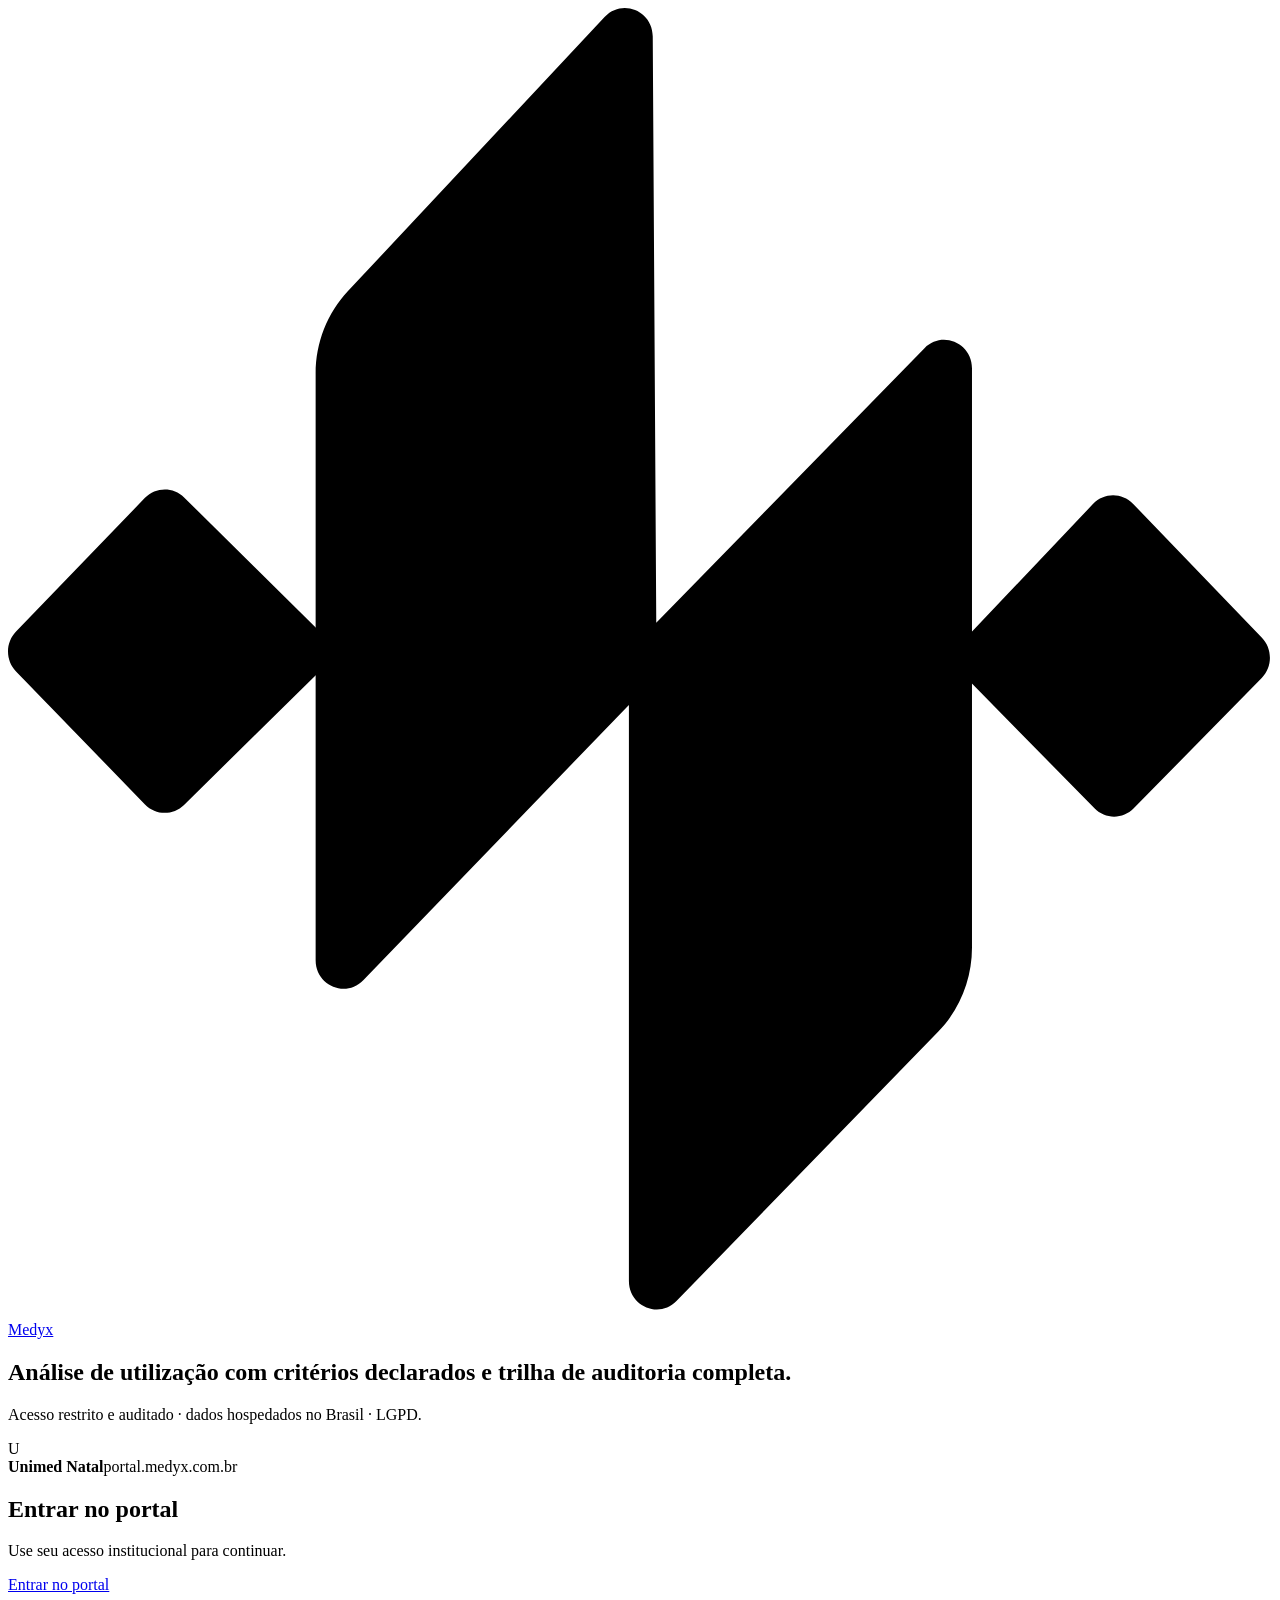
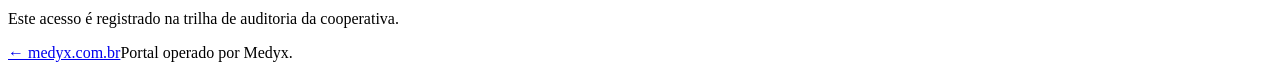
==== app/static/entrar.html @ 094d19ae "update" ====
<!DOCTYPE html>
<html lang="pt-BR">
<head>
<meta charset="utf-8">
<meta name="viewport" content="width=device-width, initial-scale=1">
<title>Entrar · Medyx</title>
<link rel="preconnect" href="https://fonts.googleapis.com">
<link rel="preconnect" href="https://fonts.gstatic.com" crossorigin>
<link rel="stylesheet" href="https://fonts.googleapis.com/css2?family=Geist:wght@300;400;500;600&family=Geist+Mono:wght@400;500&display=swap">
<script>
  const baseDeEstilos = location.protocol === 'file:' ? 'css' : '/static/css';
  document.write(`<link rel="stylesheet" href="${baseDeEstilos}/tokens.css">`);
  document.write(`<link rel="stylesheet" href="${baseDeEstilos}/components.css">`);
</script>
</head>
<body class="entrada">
  <main class="entrada-grade">
    <section class="entrada-marca" aria-labelledby="entrada-titulo">
      <a class="entrada-logo" href="https://medyx.com.br/" aria-label="Medyx">
        <svg viewBox="0 0 282 292" aria-hidden="true"><path d="M133.148 1.96015L75.8498 63.1601C71.2151 68.1101 68.6338 74.7001 68.6338 81.5501V212.45C68.6338 218.13 75.3609 220.95 79.2622 216.91L138.525 155.48V284.01C138.525 289.68 145.233 292.5 149.134 288.49L207.508 228.42C212.348 223.44 215.066 216.7 215.066 209.68V80.3902C215.066 74.7302 208.378 71.9001 204.467 75.9001L144.627 137.17L143.844 6.32015C143.815.620149 137.01-2.14985 133.157 1.97015L133.148 1.96015Z"/><path d="M74.0606 143.56L39.2908 109.19C36.8463 106.77 32.9548 106.82 30.5592 109.29L1.793 139.09C-.602554 141.57-.592776 145.55 1.793 148.02L30.5592 177.69C32.945 180.15 36.8268 180.2 39.2712 177.79L74.0508 143.55L74.0606 143.56Z"/><path d="M209.482 145.019L242.101 110.619C244.526 108.059 248.535 108.049 250.979 110.589L279.755 140.519C282.151 143.009 282.131 147.009 279.706 149.469L251.155 178.559C248.73 181.029 244.819 181.029 242.394 178.559L209.473 145.019H209.482Z"/></svg>
        <span>Medyx</span>
      </a>
      <div class="entrada-proposta">
        <h1 id="entrada-titulo">Análise de utilização com critérios declarados e trilha de auditoria completa.</h1>
      </div>
      <p class="entrada-garantia">Acesso restrito e auditado · dados hospedados no Brasil · LGPD.</p>
    </section>
    <section class="entrada-acesso" aria-labelledby="acesso-titulo">
      <div class="entrada-cartao">
        <div class="entrada-cliente">
          <span class="entrada-cliente-marca" aria-hidden="true">U</span>
          <div><strong>Unimed Natal</strong><span>portal.medyx.com.br</span></div>
        </div>
        <div class="entrada-conteudo">
          <div class="stack g6"><h2 id="acesso-titulo">Entrar no portal</h2><p class="sub">Use seu acesso institucional para continuar.</p></div>
          <a class="btn btn-primary entrada-acao" href="/auth/entrar">Entrar no portal</a>
          <p class="note note-t">Este acesso é registrado na trilha de auditoria da cooperativa.</p>
        </div>
      </div>
      <footer class="entrada-rodape"><a href="https://medyx.com.br/">← medyx.com.br</a><span>Portal operado por Medyx.</span></footer>
    </section>
  </main>
</body>
</html>
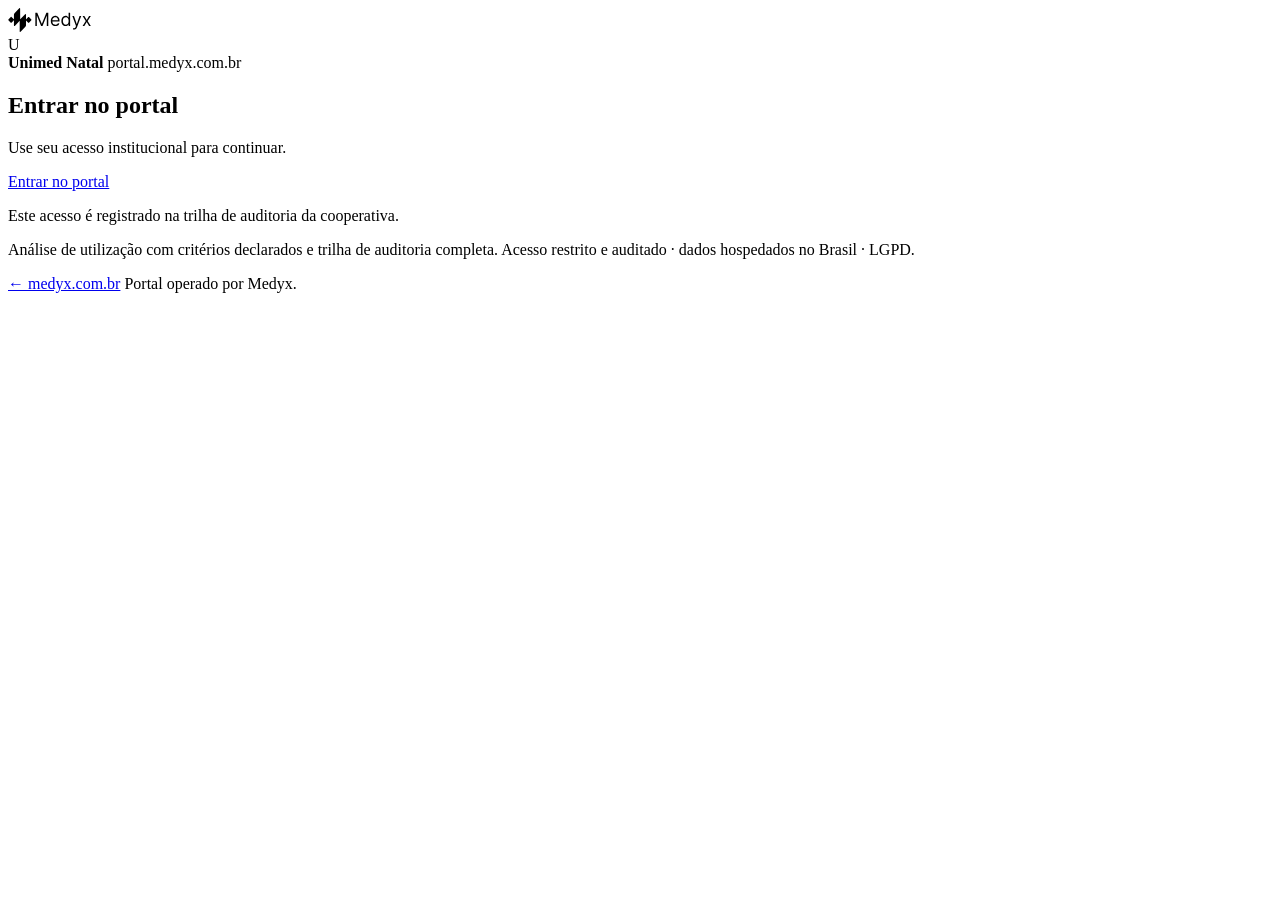
==== commit c117902b: "update" ====
--- a/app/static/entrar.html
+++ b/app/static/entrar.html
@@ -7,38 +7,71 @@
 <link rel="preconnect" href="https://fonts.googleapis.com">
 <link rel="preconnect" href="https://fonts.gstatic.com" crossorigin>
 <link rel="stylesheet" href="https://fonts.googleapis.com/css2?family=Geist:wght@300;400;500;600&family=Geist+Mono:wght@400;500&display=swap">
-<script>
-  const baseDeEstilos = location.protocol === 'file:' ? 'css' : '/static/css';
-  document.write(`<link rel="stylesheet" href="${baseDeEstilos}/tokens.css">`);
-  document.write(`<link rel="stylesheet" href="${baseDeEstilos}/components.css">`);
-</script>
+<link rel="stylesheet" href="/static/css/tokens.css">
+<link rel="stylesheet" href="/static/css/components.css">
+<!-- SEM `tema.js`, de propósito (set/2026). O tema é preferência de quem já
+     está DENTRO do app: ele é escolhido lá, no botão da barra, e vale para as
+     telas de trabalho. A porta é anterior a isso, e é anterior à própria
+     sessão, então não tem de quem herdar preferência nenhuma.
+     Sem o script não existe <html data-tema>, e como a paleta escura do
+     `tokens.css` só entra por esse atributo (não há `prefers-color-scheme` no
+     contrato), a entrada fica sempre clara, sem nada a decidir antes da
+     primeira pintura. -->
 </head>
+<!--
+  A PORTA DO APP, desenhada com o app (set/2026).
+
+  A versão anterior era uma landing: painel verde ocupando 64% da tela, uma
+  frase de proposta em 20px e, no canto, uma marca montada à mão — só o símbolo
+  do logotipo, em branco, ao lado da palavra "Medyx" escrita em Geist. Três
+  problemas de uma vez.
+
+  · MARCA. O app tem UM logotipo, o `.mark`, a assinatura horizontal inteira
+    (84x24). A entrada remontava outro a partir das peças, e o resultado não
+    batia com o da lateral em desenho nem em proporção (DIRETRIZES §5: não
+    existe segunda versão de um componente que já existe). Agora é o MESMO
+    arquivo do `shell.html`, no mesmo tamanho.
+  · COR. A marca é preta (`.mark` -> --g-900). Ela só aparecia branca aqui
+    porque o painel verde a obrigava a herdar --ink-inv. Tirado o painel, a
+    tinta volta ao token e o logotipo da porta é o mesmo da tela seguinte.
+  · PORTE. `--fs-3xl` no símbolo mais `--fs-xl` na palavra davam a uma tela de
+    um botão o peso visual de uma capa.
+
+  O layout agora é o de sempre no app: canvas branco, coluna centrada e um
+  `.card` lido pela BORDA. Quem entra vê a mesma superfície que vai encontrar do
+  outro lado do login, e nada aqui precisa de classe que não exista no contrato.
+-->
 <body class="entrada">
-  <main class="entrada-grade">
-    <section class="entrada-marca" aria-labelledby="entrada-titulo">
-      <a class="entrada-logo" href="https://medyx.com.br/" aria-label="Medyx">
-        <svg viewBox="0 0 282 292" aria-hidden="true"><path d="M133.148 1.96015L75.8498 63.1601C71.2151 68.1101 68.6338 74.7001 68.6338 81.5501V212.45C68.6338 218.13 75.3609 220.95 79.2622 216.91L138.525 155.48V284.01C138.525 289.68 145.233 292.5 149.134 288.49L207.508 228.42C212.348 223.44 215.066 216.7 215.066 209.68V80.3902C215.066 74.7302 208.378 71.9001 204.467 75.9001L144.627 137.17L143.844 6.32015C143.815.620149 137.01-2.14985 133.157 1.97015L133.148 1.96015Z"/><path d="M74.0606 143.56L39.2908 109.19C36.8463 106.77 32.9548 106.82 30.5592 109.29L1.793 139.09C-.602554 141.57-.592776 145.55 1.793 148.02L30.5592 177.69C32.945 180.15 36.8268 180.2 39.2712 177.79L74.0508 143.55L74.0606 143.56Z"/><path d="M209.482 145.019L242.101 110.619C244.526 108.059 248.535 108.049 250.979 110.589L279.755 140.519C282.151 143.009 282.131 147.009 279.706 149.469L251.155 178.559C248.73 181.029 244.819 181.029 242.394 178.559L209.473 145.019H209.482Z"/></svg>
-        <span>Medyx</span>
-      </a>
-      <div class="entrada-proposta">
-        <h1 id="entrada-titulo">Análise de utilização com critérios declarados e trilha de auditoria completa.</h1>
-      </div>
-      <p class="entrada-garantia">Acesso restrito e auditado · dados hospedados no Brasil · LGPD.</p>
-    </section>
-    <section class="entrada-acesso" aria-labelledby="acesso-titulo">
-      <div class="entrada-cartao">
-        <div class="entrada-cliente">
-          <span class="entrada-cliente-marca" aria-hidden="true">U</span>
-          <div><strong>Unimed Natal</strong><span>portal.medyx.com.br</span></div>
-        </div>
-        <div class="entrada-conteudo">
-          <div class="stack g6"><h2 id="acesso-titulo">Entrar no portal</h2><p class="sub">Use seu acesso institucional para continuar.</p></div>
-          <a class="btn btn-primary entrada-acao" href="/auth/entrar">Entrar no portal</a>
-          <p class="note note-t">Este acesso é registrado na trilha de auditoria da cooperativa.</p>
+  <main class="entrada-col">
+    <a class="entrada-marca" href="https://medyx.com.br/" aria-label="Medyx"><svg class="mark" width="84" height="24" viewBox="0 0 1012 291" role="img" aria-label="Medyx"><path d="M328.353 57H351.478L405.853 189.812H407.728L462.103 57H485.228V217H467.103V95.4375H465.54L415.54 217H398.04L348.04 95.4375H346.478V217H328.353V57ZM571.888 219.5C560.325 219.5 550.351 216.948 541.966 211.844C533.632 206.688 527.2 199.5 522.669 190.281C518.19 181.01 515.95 170.229 515.95 157.938C515.95 145.646 518.19 134.812 522.669 125.437C527.2 116.01 533.502 108.667 541.575 103.406C549.7 98.0937 559.179 95.4375 570.013 95.4375C576.263 95.4375 582.435 96.4792 588.528 98.5625C594.622 100.646 600.169 104.031 605.169 108.719C610.169 113.354 614.153 119.5 617.122 127.156C620.091 134.812 621.575 144.24 621.575 155.437V163.25H529.075V147.312H602.825C602.825 140.542 601.471 134.5 598.763 129.187C596.106 123.875 592.304 119.682 587.356 116.609C582.461 113.536 576.679 112 570.013 112C562.669 112 556.315 113.823 550.95 117.469C545.638 121.062 541.549 125.75 538.685 131.531C535.82 137.312 534.388 143.51 534.388 150.125V160.75C534.388 169.813 535.95 177.495 539.075 183.797C542.252 190.047 546.653 194.812 552.278 198.094C557.903 201.323 564.44 202.938 571.888 202.938C576.731 202.938 581.106 202.26 585.013 200.906C588.971 199.5 592.382 197.417 595.247 194.656C598.112 191.844 600.325 188.354 601.888 184.187L619.7 189.188C617.825 195.229 614.674 200.542 610.247 205.125C605.82 209.656 600.351 213.198 593.841 215.75C587.33 218.25 580.013 219.5 571.888 219.5ZM694.935 219.5C684.935 219.5 676.106 216.974 668.45 211.922C660.794 206.818 654.804 199.63 650.481 190.359C646.159 181.036 643.997 170.021 643.997 157.313C643.997 144.708 646.159 133.771 650.481 124.5C654.804 115.229 660.82 108.068 668.528 103.016C676.237 97.9635 685.143 95.4375 695.247 95.4375C703.06 95.4375 709.231 96.7396 713.763 99.3438C718.346 101.896 721.836 104.812 724.231 108.094C726.679 111.323 728.58 113.979 729.935 116.062H731.497V57H749.935V217H732.122V198.562H729.935C728.58 200.75 726.653 203.51 724.153 206.844C721.653 210.125 718.086 213.068 713.45 215.672C708.815 218.224 702.643 219.5 694.935 219.5ZM697.435 202.938C704.83 202.938 711.08 201.01 716.185 197.156C721.289 193.25 725.169 187.859 727.825 180.984C730.481 174.057 731.81 166.062 731.81 157C731.81 148.042 730.507 140.203 727.903 133.484C725.299 126.714 721.445 121.453 716.341 117.703C711.237 113.901 704.935 112 697.435 112C689.622 112 683.112 114.005 677.903 118.016C672.747 121.974 668.867 127.365 666.263 134.187C663.711 140.958 662.435 148.562 662.435 157C662.435 165.542 663.737 173.302 666.341 180.281C668.997 187.208 672.903 192.729 678.06 196.844C683.268 200.906 689.726 202.938 697.435 202.938ZM798.138 262C795.013 262 792.226 261.74 789.778 261.219C787.33 260.75 785.638 260.281 784.7 259.813L789.388 243.563C793.867 244.708 797.825 245.125 801.263 244.812C804.7 244.5 807.747 242.964 810.403 240.203C813.112 237.495 815.586 233.094 817.825 227L821.263 217.625L776.888 97H796.888L830.013 192.625H831.263L864.388 97H884.388L833.45 234.5C831.159 240.698 828.32 245.828 824.935 249.891C821.549 254.005 817.617 257.052 813.138 259.031C808.711 261.01 803.711 262 798.138 262ZM922.474 97L951.224 146.062L979.974 97H1001.22L962.474 157L1001.22 217H979.974L951.224 170.437L922.474 217H901.224L939.349 157L901.224 97H922.474Z"/><path d="M133.148 1.96015L75.8498 63.1601C71.2151 68.1101 68.6338 74.7001 68.6338 81.5501V212.45C68.6338 218.13 75.3609 220.95 79.2622 216.91L138.525 155.48V284.01C138.525 289.68 145.233 292.5 149.134 288.49L207.508 228.42C212.348 223.44 215.066 216.7 215.066 209.68V80.3902C215.066 74.7302 208.378 71.9001 204.467 75.9001L144.627 137.17L143.844 6.32015C143.815 0.620149 137.01 -2.14985 133.157 1.97015L133.148 1.96015Z"/><path d="M74.0606 143.56L39.2908 109.19C36.8463 106.77 32.9548 106.82 30.5592 109.29L1.793 139.09C-0.602554 141.57 -0.592776 145.55 1.793 148.02L30.5592 177.69C32.945 180.15 36.8268 180.2 39.2712 177.79L74.0508 143.55L74.0606 143.56Z"/><path d="M209.482 145.019L242.101 110.619C244.526 108.059 248.535 108.049 250.979 110.589L279.755 140.519C282.151 143.009 282.131 147.009 279.706 149.469L251.155 178.559C248.73 181.029 244.819 181.029 242.394 178.559L209.473 145.019H209.482Z"/></svg></a>
+
+    <section class="card" aria-labelledby="entrada-titulo">
+      <!-- ONDE se está entrando, antes de COMO. Numa porta institucional a
+           primeira pergunta é "este é o portal certo?", e o domínio responde. -->
+      <div class="entrada-cliente">
+        <span class="av av-lg" aria-hidden="true">U</span>
+        <div class="nm">
+          <strong>Unimed Natal</strong>
+          <span>portal.medyx.com.br</span>
         </div>
       </div>
-      <footer class="entrada-rodape"><a href="https://medyx.com.br/">← medyx.com.br</a><span>Portal operado por Medyx.</span></footer>
+
+      <div class="stack g6">
+        <h1 id="entrada-titulo">Entrar no portal</h1>
+        <p class="sub">Use seu acesso institucional para continuar.</p>
+      </div>
+
+      <a class="btn btn-primary entrada-acao" href="/auth/entrar">Entrar no portal</a>
+
+      <p class="note note-t">Este acesso é registrado na trilha de auditoria da cooperativa.</p>
     </section>
+
+    <p class="micro">Análise de utilização com critérios declarados e trilha de auditoria completa. Acesso restrito e auditado · dados hospedados no Brasil · LGPD.</p>
+
+    <footer class="entrada-rodape">
+      <a href="https://medyx.com.br/">← medyx.com.br</a>
+      <span>Portal operado por Medyx.</span>
+    </footer>
   </main>
 </body>
 </html>
